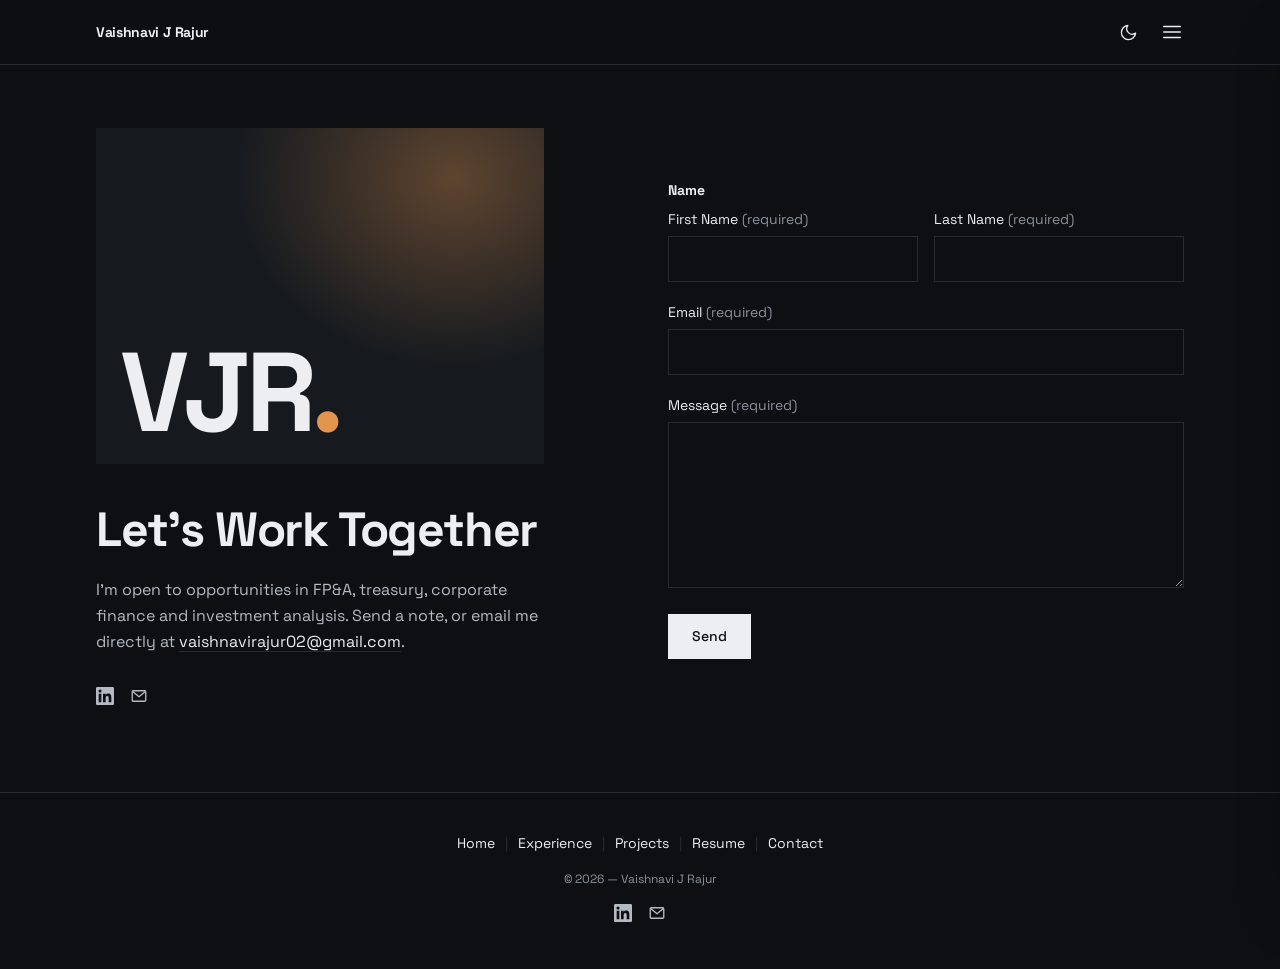
==== contact.html @ 4d1830f5 "Add portfolio site for Vaishnavi J Rajur Static multi-page site (home, experience, projects, resume," ====
<!doctype html>
<html lang="en">
<head>
  <meta charset="utf-8">
  <meta name="viewport" content="width=device-width, initial-scale=1">
  <title>Contact — Vaishnavi J Rajur</title>
  <meta name="description" content="Get in touch with Vaishnavi J Rajur.">
  <script>document.documentElement.classList.add('js');try{var t=localStorage.getItem('theme');if(t)document.documentElement.setAttribute('data-theme',t)}catch(e){}</script>
  <link rel="preconnect" href="https://fonts.googleapis.com">
  <link rel="preconnect" href="https://fonts.gstatic.com" crossorigin>
  <link href="https://fonts.googleapis.com/css2?family=Space+Grotesk:wght@300..700&display=swap" rel="stylesheet">
  <link rel="stylesheet" href="assets/style.css">
</head>
<body data-page="contact.html">
<main>
  <div class="page-enter">
    <div class="container contact">
      <div class="intro">
        <div class="mark" aria-hidden="true"><span>VJR<span class="accent">.</span></span></div>
        <h1>Let's Work Together</h1>
        <p>I'm open to opportunities in FP&amp;A, treasury, corporate finance and investment analysis. Send a note, or email me directly at
          <a class="link-underline" style="color:var(--fg)" href="mailto:vaishnavirajur02@gmail.com">vaishnavirajur02@gmail.com</a>.</p>
        <div class="socials">
          <a href="https://linkedin.com/in/vaishnavijrajur" target="_blank" rel="noopener noreferrer" aria-label="LinkedIn"><svg width="18" height="18" viewBox="0 0 24 24" fill="currentColor" aria-hidden="true"><path d="M20.447 20.452h-3.554v-5.569c0-1.328-.027-3.037-1.852-3.037-1.853 0-2.136 1.445-2.136 2.939v5.667H9.351V9h3.414v1.561h.046c.477-.9 1.637-1.85 3.37-1.85 3.601 0 4.267 2.37 4.267 5.455v6.286zM5.337 7.433a2.062 2.062 0 0 1-2.063-2.065 2.064 2.064 0 1 1 2.063 2.065zm1.782 13.019H3.555V9h3.564v11.452zM22.225 0H1.771C.792 0 0 .774 0 1.729v20.542C0 23.227.792 24 1.771 24h20.451C23.2 24 24 23.227 24 22.271V1.729C24 .774 23.2 0 22.222 0h.003z"/></svg></a>
          <a href="mailto:vaishnavirajur02@gmail.com" aria-label="Email"><svg width="18" height="18" viewBox="0 0 24 24" fill="none" stroke="currentColor" stroke-width="1.8" stroke-linecap="round" stroke-linejoin="round" aria-hidden="true"><rect x="3" y="5" width="18" height="14" rx="1.5"/><path d="m3.5 6 8.5 7 8.5-7"/></svg></a>
        </div>
      </div>

      <form id="contact-form">
        <fieldset>
          <legend>Name</legend>
          <div class="row2">
            <label>First Name <span class="faint">(required)</span><input name="firstName" required autocomplete="given-name"></label>
            <label>Last Name <span class="faint">(required)</span><input name="lastName" required autocomplete="family-name"></label>
          </div>
        </fieldset>
        <label>Email <span class="faint">(required)</span><input type="email" name="email" required autocomplete="email"></label>
        <label>Message <span class="faint">(required)</span><textarea name="message" rows="6" required></textarea></label>
        <div style="display:flex;align-items:center;gap:1rem">
          <button type="submit" class="btn-solid">Send</button>
          <p id="form-note" class="form-note" aria-live="polite"></p>
        </div>
      </form>
    </div>
  </div>
</main>
<script src="assets/main.js"></script>
</body>
</html>
---- assets/style.css ----
/* ---------- Tokens (dark default, light via data-theme) ---------- */
:root {
  color-scheme: dark;
  --bg: #0d0f12;
  --fg: #eceef1;
  --muted: #b4b9c2;
  --faint: #8b919c;
  --rule: #272b32;
  --placeholder: #161a1f;
  --accent: #e3944d;
  --glow-strength: .6;
  --font: "Space Grotesk", ui-sans-serif, system-ui, -apple-system, "Segoe UI", sans-serif;
  --max: 72rem;
  --max-narrow: 48rem;
}
:root[data-theme="light"] {
  color-scheme: light;
  --bg: #fff;
  --fg: #0b0c0e;
  --muted: #3d424a;
  --faint: #6b717b;
  --rule: #e4e4e1;
  --placeholder: #f3f3f1;
  --accent: #b5651d;
  --glow-strength: .42;
}

/* ---------- Base ---------- */
*, *::before, *::after { box-sizing: border-box; }
html { background: var(--bg); scroll-behavior: smooth; -webkit-text-size-adjust: 100%; }
body {
  margin: 0; min-height: 100vh; display: flex; flex-direction: column;
  background: var(--bg); color: var(--fg); font-family: var(--font);
  line-height: 1.5; -webkit-font-smoothing: antialiased; overflow-x: hidden;
}
h1, h2, h3, p, ul, ol, dl, dd, figure, blockquote { margin: 0; padding: 0; }
ul, ol { list-style: none; }
a { color: inherit; text-decoration: none; }
button { font: inherit; color: inherit; background: none; border: 0; cursor: pointer; padding: 0; }
img { display: block; max-width: 100%; }
::selection { background: color-mix(in srgb, var(--accent) 22%, transparent); }
:focus-visible { outline: 2px solid var(--accent); outline-offset: 2px; }

main { position: relative; isolation: isolate; flex: 1; }
.container { margin: 0 auto; max-width: var(--max); padding: 0 1.25rem; width: 100%; }
.container-narrow { margin: 0 auto; max-width: var(--max-narrow); padding: 0 1.25rem; width: 100%; }
@media (min-width: 40rem) {
  .container, .container-narrow { padding: 0 2rem; }
}

.display { font-weight: 700; letter-spacing: -.025em; }
.h2 { font-size: 1.875rem; line-height: 1.2; font-weight: 700; letter-spacing: -.025em; }
@media (min-width: 40rem) { .h2 { font-size: 2.25rem; } }
.eyebrow { font-size: .75rem; font-weight: 700; text-transform: uppercase; letter-spacing: .14em; color: var(--fg); }
.muted { color: var(--muted); }
.faint { color: var(--faint); }
.accent { color: var(--accent); }
.lede { font-size: 1.0625rem; line-height: 1.75; color: var(--muted); }
.lede p + p { margin-top: 1.25rem; }

.btn {
  display: inline-block; border: 1px solid var(--fg); padding: .75rem 1.25rem;
  font-size: .875rem; font-weight: 500; transition: background-color .15s, color .15s;
}
.btn:hover { background: var(--fg); color: var(--bg); }
.btn-solid { background: var(--fg); color: var(--bg); border: 0; padding: .75rem 1.5rem; font-size: .875rem; font-weight: 500; transition: opacity .15s; }
.btn-solid:hover { opacity: .85; }
.btn-row { display: flex; flex-wrap: wrap; gap: .75rem; }

.link-underline { text-decoration: underline; text-decoration-color: var(--rule); text-underline-offset: 4px; transition: text-decoration-color .15s; }
.link-underline:hover { text-decoration-color: var(--fg); }

/* ---------- Header ---------- */
.site-header {
  position: fixed; inset: 0 0 auto 0; z-index: 40;
  border-bottom: 1px solid transparent; transition: background-color .3s, border-color .3s;
}
.site-header .bar { display: flex; align-items: center; justify-content: space-between; height: 4rem; }
.site-header .brand { font-size: .875rem; font-weight: 700; letter-spacing: -.025em; transition: opacity .3s; }
.site-header .actions { display: flex; align-items: center; gap: .25rem; margin-right: -.5rem; }
.icon-btn { display: flex; width: 2.5rem; height: 2.5rem; align-items: center; justify-content: center; transition: color .3s; }
.site-header.over-hero { color: #fff; }
.site-header.over-hero .brand { opacity: 0; pointer-events: none; }
.site-header.solid {
  color: var(--fg);
  background: color-mix(in oklab, var(--bg) 95%, transparent);
  border-bottom-color: var(--rule);
  backdrop-filter: blur(8px); -webkit-backdrop-filter: blur(8px);
}
.site-header.solid .brand { opacity: 1; }

.icon-when-dark { display: block; }
.icon-when-light { display: none; }
:root[data-theme="light"] .icon-when-light { display: block; }
:root[data-theme="light"] .icon-when-dark { display: none; }

/* ---------- Drawer menu ---------- */
.scrim { position: fixed; inset: 0; z-index: 50; background: rgba(0,0,0,.4); opacity: 0; pointer-events: none; transition: opacity .3s; }
.drawer {
  position: fixed; top: 0; bottom: 0; right: 0; z-index: 50; width: min(22rem, 86vw);
  display: flex; flex-direction: column; background: var(--bg); color: var(--fg);
  box-shadow: 0 25px 50px -12px rgba(0,0,0,.25);
  transform: translateX(100%); transition: transform .3s cubic-bezier(0,0,.2,1);
}
body.menu-open .scrim { opacity: 1; pointer-events: auto; }
body.menu-open .drawer { transform: none; }
.drawer .top { display: flex; height: 4rem; align-items: center; justify-content: flex-end; padding: 0 1.25rem; }
.drawer nav { flex: 1; padding: 1rem 2rem 0; }
.drawer nav li + li { margin-top: .25rem; }
.drawer nav a { display: block; padding: .5rem 0; font-size: 1.875rem; font-weight: 700; letter-spacing: -.025em; transition: color .15s; }
.drawer nav a:hover, .drawer nav a[aria-current="page"] { color: var(--accent); }
.drawer .foot { border-top: 1px solid var(--rule); padding: 2rem; }
.drawer .foot .row { margin-top: 1.5rem; display: flex; align-items: center; justify-content: space-between; color: var(--muted); }
@media (min-width: 40rem) { .drawer .top { padding: 0 2rem; } }

.socials { display: flex; gap: 1rem; color: var(--muted); }
.socials a { transition: color .15s; }
.socials a:hover { color: var(--fg); }

/* ---------- Home hero (sticky, scroll-driven) ---------- */
.hero-home { position: relative; height: 240svh; background: #000; color: #fff; }
.hero-home .stage { position: sticky; top: 0; height: 100svh; display: flex; align-items: flex-end; overflow: hidden; }
.hero-home .stage img {
  position: absolute; inset: 0; width: 100%; height: 100%; object-fit: cover; object-position: 30% 40%;
  transform: scale(calc(1.02 + var(--p, 0) * .14)); transform-origin: 30% 30%;
  filter: brightness(calc(1 - var(--p, 0) * .35)); will-change: transform;
}
.shade-top { position: absolute; inset: 0 0 auto 0; height: 8rem; background: linear-gradient(to bottom, rgba(0,0,0,.45), transparent); }
.shade-bottom { position: absolute; inset: 0; background: linear-gradient(to top, rgba(0,0,0,.85), rgba(0,0,0,.3) 45%, transparent); }
.hero-home .copy { position: relative; padding-bottom: 3.5rem; }
.hero-home h1 { font-size: clamp(3rem, 9vw, 6.25rem); font-weight: 700; line-height: .95; letter-spacing: -.03em; }
.hero-home .tagline { margin-top: 1.5rem; max-width: 36rem; font-size: 1.125rem; line-height: 1.6; color: rgba(255,255,255,.9); }
.hero-home .loc { margin-top: 1rem; display: flex; align-items: center; gap: .5rem; font-size: .875rem; font-weight: 500; letter-spacing: .025em; color: rgba(255,255,255,.7); }
@media (min-width: 40rem) {
  .hero-home .copy { padding-bottom: 5rem; }
  .hero-home .tagline { font-size: 1.25rem; }
  .hero-home .loc { font-size: 1rem; }
}
@media (prefers-reduced-motion: reduce) { .hero-home { height: 100svh; } }

/* ---------- Sub-page hero (no image) ---------- */
.hero-sub {
  position: relative; display: flex; align-items: flex-end; height: 58svh; min-height: 22rem;
  overflow: hidden; background: #050607; color: #fff;
}
.hero-sub .bgfx {
  position: absolute; inset: 0;
  background:
    radial-gradient(60% 80% at 85% 10%, rgba(227,148,77,.35), transparent 60%),
    radial-gradient(50% 70% at 10% 100%, rgba(181,101,29,.25), transparent 65%),
    linear-gradient(160deg, #15181d 0%, #07080a 70%);
}
.hero-sub .bgfx::after {
  content: ""; position: absolute; inset: 0;
  background-image:
    linear-gradient(rgba(255,255,255,.04) 1px, transparent 1px),
    linear-gradient(90deg, rgba(255,255,255,.04) 1px, transparent 1px);
  background-size: 56px 56px;
  mask-image: linear-gradient(to top, transparent, #000 70%);
  -webkit-mask-image: linear-gradient(to top, transparent, #000 70%);
}
.hero-sub .copy { position: relative; padding-bottom: 3rem; }
.hero-sub .kicker { margin-bottom: .75rem; font-size: .75rem; font-weight: 700; text-transform: uppercase; letter-spacing: .16em; color: rgba(255,255,255,.75); }
.hero-sub h1 { font-size: 3rem; line-height: 1; font-weight: 700; letter-spacing: -.03em; }
@media (min-width: 40rem) {
  .hero-sub .copy { padding-bottom: 4rem; }
  .hero-sub h1 { font-size: 3.75rem; }
}

/* ---------- Glow under heroes ---------- */
.glow { position: relative; height: 0; pointer-events: none; }
.glow > div {
  position: absolute; inset: 0 0 auto 0; z-index: -10; height: 80vh; overflow: hidden;
  mask-image: linear-gradient(to bottom, #000 0%, rgba(0,0,0,.55) 40%, transparent 100%);
  -webkit-mask-image: linear-gradient(to bottom, #000 0%, rgba(0,0,0,.55) 40%, transparent 100%);
}
.glow .blur { position: absolute; left: -10%; right: -10%; top: -30%; bottom: 0; filter: blur(90px) saturate(1.6); opacity: var(--glow-strength); }
.glow .blur img { width: 100%; height: 100%; object-fit: cover; object-position: 50% 100%; }
.glow .blur.fx { background: radial-gradient(50% 60% at 70% 20%, var(--accent), transparent 70%), radial-gradient(40% 50% at 20% 30%, #7a3e10, transparent 70%); opacity: calc(var(--glow-strength) * .55); }

/* ---------- Home: about ---------- */
.about { display: grid; gap: 3rem; padding-top: 5rem; padding-bottom: 5rem; }
.about .lede { margin-top: 2rem; }
.about .btn-row { margin-top: 2.25rem; }
@media (min-width: 48rem) {
  .about { grid-template-columns: 1fr 1fr; gap: 3.5rem; padding-top: 6rem; padding-bottom: 6rem; }
  .about .sticky { position: sticky; top: 7rem; align-self: start; padding-top: 6rem; }
}
.stats { display: grid; gap: 0; border-top: 1px solid var(--rule); }
.stat { border-bottom: 1px solid var(--rule); padding: 2rem 0; }
.stat .num { font-size: clamp(2.5rem, 6vw, 3.75rem); font-weight: 700; letter-spacing: -.03em; line-height: 1; font-variant-numeric: tabular-nums; }
.stat .num .accent { color: var(--accent); }
.stat .label { margin-top: .75rem; color: var(--muted); line-height: 1.6; }
.stat .src { margin-top: .5rem; font-size: .875rem; font-style: italic; color: var(--faint); }

/* ---------- Home: what I do ---------- */
.section-rule { border-top: 1px solid var(--rule); }
.focus-head { padding-top: 3rem; padding-bottom: 3rem; }
.focus-grid { display: grid; }
.focus-grid li { border-bottom: 1px solid var(--rule); padding: 2.25rem 0; }
.focus-grid .n { font-size: .75rem; font-weight: 700; font-variant-numeric: tabular-nums; color: var(--accent); }
.focus-grid h3 { margin-top: .75rem; font-size: 1rem; font-weight: 700; }
.focus-grid p { margin-top: .75rem; font-size: .9375rem; line-height: 1.625; color: var(--faint); }
@media (min-width: 40rem) {
  .focus-grid { grid-template-columns: repeat(2, 1fr); }
  .focus-grid li { padding-left: 1.5rem; padding-right: 1.5rem; }
  .focus-grid li:nth-child(2n) { border-left: 1px solid var(--rule); }
}
@media (min-width: 64rem) {
  .focus-grid { grid-template-columns: repeat(3, 1fr); }
  .focus-grid li:nth-child(n) { border-left: 1px solid var(--rule); }
  .focus-grid li:nth-child(3n+1) { border-left: 0; }
}

/* ---------- Experience / shared lists ---------- */
.pad-section { padding-top: 5rem; padding-bottom: 5rem; }
.job { border-top: 1px solid var(--rule); padding-top: 2rem; }
.jobs > * + * { margin-top: 4rem; }
.job h3 { font-size: 1.25rem; font-weight: 700; letter-spacing: -.025em; }
.job .meta { margin-top: .25rem; font-style: italic; color: var(--faint); }
.dash-list { margin-top: 1.5rem; }
.dash-list li { display: flex; gap: 1rem; line-height: 1.625; color: var(--muted); }
.dash-list li + li { margin-top: .875rem; }
.dash-list li::before { content: ""; flex-shrink: 0; margin-top: .8em; height: 1px; width: .75rem; background: var(--accent); }
.chips { margin-top: .75rem; display: flex; flex-wrap: wrap; gap: .5rem; }
.chips li { border: 1px solid var(--rule); padding: .25rem .625rem; font-size: .875rem; color: var(--muted); }
.sub-block { margin-top: 2rem; }
.promo-note { margin-top: 2.5rem; display: flex; align-items: center; gap: .75rem; font-size: .75rem; font-weight: 700; text-transform: uppercase; letter-spacing: .14em; color: var(--faint); }
.promo-note::after { content: ""; flex: 1; height: 1px; background: var(--rule); }

.edu-list { margin-top: 2.5rem; border-top: 1px solid var(--rule); border-bottom: 1px solid var(--rule); }
.edu-list li { display: flex; flex-direction: column; gap: .25rem 1.5rem; padding: 1.5rem 0; }
.edu-list li + li { border-top: 1px solid var(--rule); }
.edu-list h3 { font-size: 1rem; font-weight: 700; }
.edu-list .date { flex-shrink: 0; font-size: .875rem; color: var(--faint); font-variant-numeric: tabular-nums; }
@media (min-width: 40rem) { .edu-list li { flex-direction: row; justify-content: space-between; align-items: baseline; } }

.skills-dl { margin-top: 2.5rem; display: grid; column-gap: 2.5rem; }
.skills-dl > div { border-top: 1px solid var(--rule); padding: 1.5rem 0; }
.skills-dl dt { font-size: .75rem; font-weight: 700; text-transform: uppercase; letter-spacing: .05em; color: var(--accent); }
.skills-dl dd { margin-top: .75rem; line-height: 1.625; color: var(--muted); }
@media (min-width: 40rem) { .skills-dl { grid-template-columns: 1fr 1fr; } }

/* ---------- Projects ---------- */
.toc { }
.toc ul { margin-top: 1rem; border-top: 1px solid var(--rule); border-bottom: 1px solid var(--rule); }
.toc li + li { border-top: 1px solid var(--rule); }
.toc a { display: flex; align-items: baseline; justify-content: space-between; gap: 1rem; padding: .75rem 0; transition: color .15s; }
.toc a:hover { color: var(--accent); }
.toc .st { flex-shrink: 0; font-size: .875rem; color: var(--faint); }
.projects > * + * { margin-top: 6rem; }
.project { scroll-margin-top: 6rem; }
.project h2 { font-size: 1.5rem; font-weight: 700; letter-spacing: -.025em; line-height: 1.25; }
@media (min-width: 40rem) { .project h2 { font-size: 1.875rem; } }
.project .meta { margin-top: .25rem; font-style: italic; color: var(--faint); }
.project .lede { margin-top: 2rem; }
.metrics { margin-top: 2rem; border-left: 4px solid var(--fg); padding: .25rem 0 .25rem 1.25rem; }
.metrics dl { display: flex; flex-wrap: wrap; gap: .75rem 2rem; }
.metrics dt { font-size: .75rem; color: var(--faint); }
.metrics dd { margin-top: .125rem; font-size: 1.125rem; font-weight: 700; font-variant-numeric: tabular-nums; }
.project .dash-list { margin-top: 2rem; }

/* ---------- Resume ---------- */
.resume-wrap { margin: 0 auto; max-width: 56rem; padding: 8rem 1.25rem 5rem; }
@media (min-width: 40rem) { .resume-wrap { padding-left: 2rem; padding-right: 2rem; } }
.resume-wrap header { text-align: center; }
.resume-wrap h1 { font-size: 2.25rem; font-weight: 700; letter-spacing: -.025em; }
@media (min-width: 40rem) { .resume-wrap h1 { font-size: 3rem; } }
.resume-sections { margin-top: 4rem; }
.resume-sections > section + section { margin-top: 3.5rem; }
.rlist { margin-top: .75rem; border-top: 1px solid var(--rule); }
.rlist li { display: flex; flex-direction: column; gap: .125rem 1.5rem; border-bottom: 1px solid var(--rule); padding: .875rem 0; }
.rlist .t { font-weight: 700; }
.rlist .s { font-size: .875rem; color: var(--faint); }
.rlist .date { flex-shrink: 0; font-size: .875rem; color: var(--faint); font-variant-numeric: tabular-nums; }
.rlist.grid li { display: grid; }
@media (min-width: 40rem) {
  .rlist li { flex-direction: row; justify-content: space-between; align-items: baseline; }
  .rlist.grid li { grid-template-columns: 12rem 1fr; }
}

/* ---------- Contact ---------- */
.contact { display: grid; align-items: center; gap: 3.5rem; min-height: 80svh; padding-top: 8rem; padding-bottom: 5rem; }
@media (min-width: 48rem) { .contact { grid-template-columns: 1fr 1fr; } }
.contact .intro { max-width: 28rem; }
.contact .mark {
  aspect-ratio: 4 / 3; background: var(--placeholder); position: relative; overflow: hidden;
  display: flex; align-items: flex-end; padding: 1.5rem;
}
.contact .mark::before {
  content: ""; position: absolute; inset: 0;
  background: radial-gradient(70% 80% at 80% 15%, color-mix(in srgb, var(--accent) 35%, transparent), transparent 70%);
}
.contact .mark span { position: relative; font-size: clamp(4rem, 12vw, 7rem); font-weight: 700; letter-spacing: -.05em; line-height: .85; }
.contact h1 { margin-top: 2.5rem; font-size: 2.25rem; font-weight: 700; letter-spacing: -.025em; line-height: 1.1; }
@media (min-width: 40rem) { .contact h1 { font-size: 3rem; } }
.contact .intro p { margin-top: 1.25rem; line-height: 1.625; color: var(--muted); }
.contact .socials { margin-top: 2rem; }
form .row2 { display: grid; gap: 1rem; margin-top: .5rem; }
@media (min-width: 40rem) { form .row2 { grid-template-columns: 1fr 1fr; } }
form > * + * { margin-top: 1.25rem; }
fieldset { border: 0; margin: 0; padding: 0; }
legend { font-size: .875rem; font-weight: 700; padding: 0; }
label { display: block; font-size: .875rem; }
input, textarea {
  margin-top: .375rem; width: 100%; border: 1px solid var(--rule); background: var(--bg); color: var(--fg);
  padding: .625rem .75rem; font: inherit; font-size: 1rem; outline: none; border-radius: 0; transition: border-color .15s;
}
input:focus, textarea:focus { border-color: var(--fg); }
textarea { resize: vertical; }
.form-note { font-size: .875rem; color: var(--faint); }

/* ---------- Footer ---------- */
.site-footer { border-top: 1px solid var(--rule); padding: 2.5rem 0; text-align: center; }
.site-footer nav { display: flex; flex-wrap: wrap; justify-content: center; row-gap: .5rem; padding: 0 1.25rem; font-size: .875rem; }
.site-footer nav a { transition: color .15s; }
.site-footer nav a:hover { color: var(--accent); }
.site-footer nav .sep { padding: 0 .625rem; color: var(--rule); }
.site-footer .copy { margin-top: 1rem; font-size: .75rem; color: var(--faint); }
.site-footer .socials { margin-top: 1rem; justify-content: center; }

/* ---------- Motion ---------- */
.page-enter { animation: page-enter .5s ease-out both; }
.rise-in { display: inline-block; animation: rise-in .9s cubic-bezier(.2,.65,.3,1) both; animation-delay: var(--d, 0s); }
p.rise-in { display: block; }
.hero-home p.loc.rise-in { display: flex; }
@keyframes page-enter { from { opacity: 0; } to { opacity: 1; } }
@keyframes rise-in { from { opacity: 0; filter: blur(6px); transform: translateY(.35em); } to { opacity: 1; filter: none; transform: none; } }

.js [data-reveal] { opacity: 0; }
.js [data-reveal].revealed { animation: rv-fade .8s cubic-bezier(.2,.65,.3,1) both; animation-delay: var(--rd, 0s); }
@keyframes rv-fade { from { opacity: 0; filter: blur(6px); transform: translateY(12px); } to { opacity: 1; filter: none; transform: none; } }

@media (prefers-reduced-motion: reduce) {
  html { scroll-behavior: auto; }
  .page-enter, .rise-in, .js [data-reveal].revealed { animation: none; }
  .js [data-reveal] { opacity: 1; }
  .hero-home .stage img { transform: none; filter: none; }
}
@media print { .no-print { display: none !important; } }
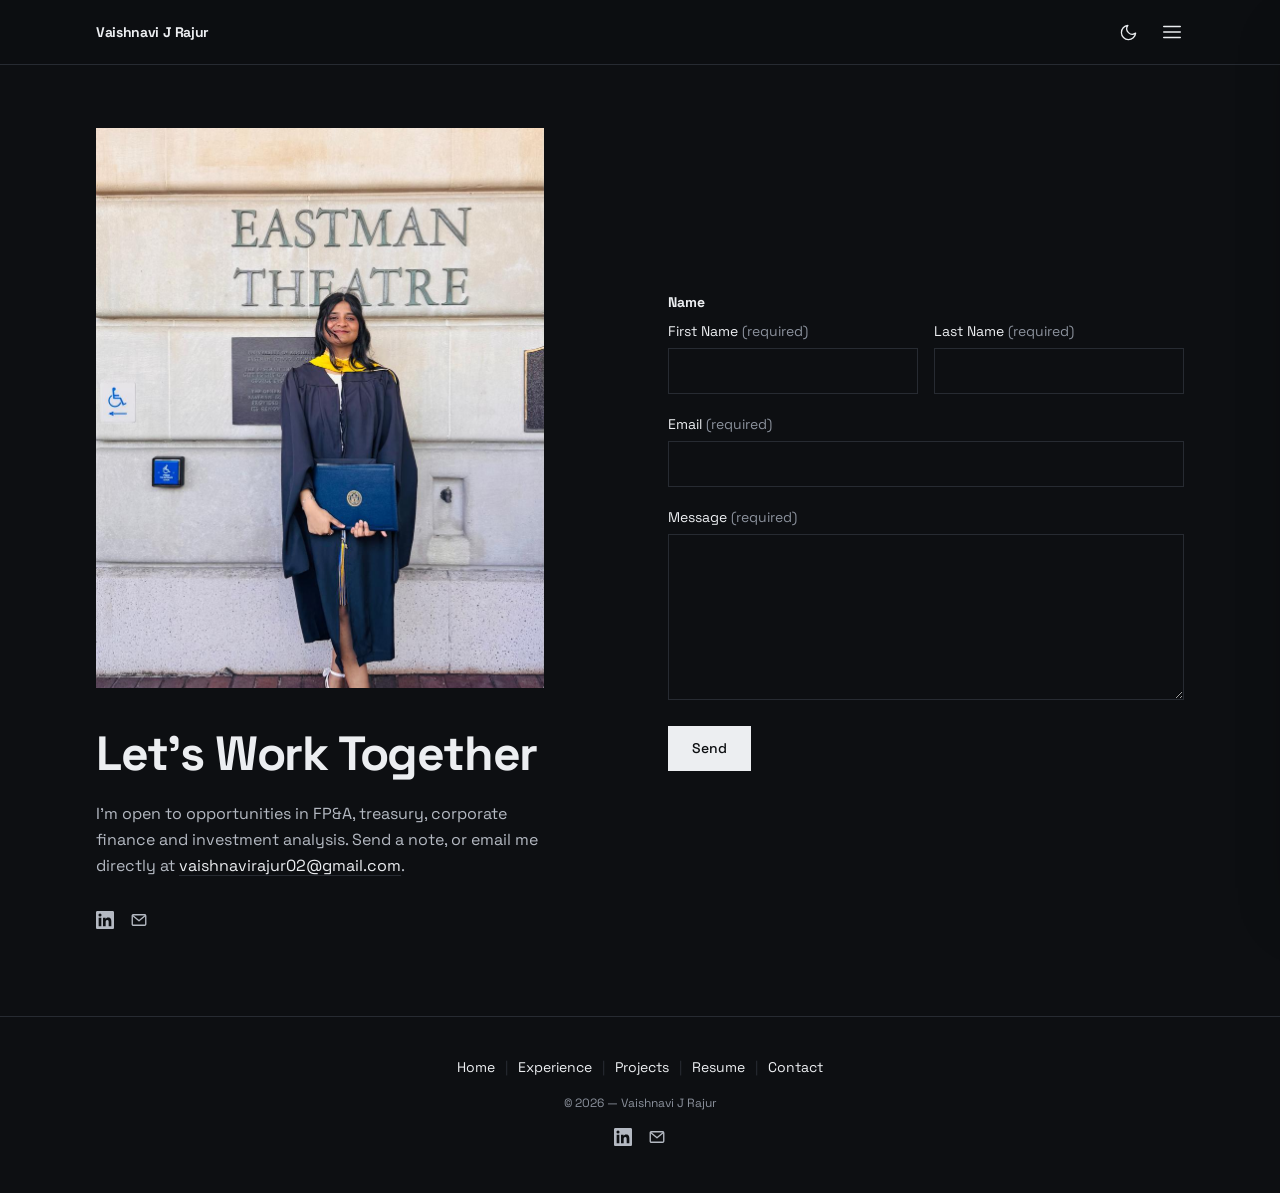
==== commit d28d7f67: "Add photos to Experience, Projects and Contact pages Co-Authored-By: Claude Opus 5.5 <noreply@anthro" ====
--- a/contact.html
+++ b/contact.html
@@ -16,7 +16,7 @@
   <div class="page-enter">
     <div class="container contact">
       <div class="intro">
-        <div class="mark" aria-hidden="true"><span>VJR<span class="accent">.</span></span></div>
+        <figure class="photo"><img src="assets/images/contact.jpg" alt="Vaishnavi in graduation gown holding her diploma outside Eastman Theatre, University of Rochester" loading="lazy"></figure>
         <h1>Let's Work Together</h1>
         <p>I'm open to opportunities in FP&amp;A, treasury, corporate finance and investment analysis. Send a note, or email me directly at
           <a class="link-underline" style="color:var(--fg)" href="mailto:vaishnavirajur02@gmail.com">vaishnavirajur02@gmail.com</a>.</p>
--- a/assets/style.css
+++ b/assets/style.css
@@ -159,6 +159,9 @@
   mask-image: linear-gradient(to top, transparent, #000 70%);
   -webkit-mask-image: linear-gradient(to top, transparent, #000 70%);
 }
+.hero-sub .hero-img { position: absolute; inset: 0; width: 100%; height: 100%; object-fit: cover; }
+.hero-sub .shade-top { height: 7rem; background: linear-gradient(to bottom, rgba(0,0,0,.5), transparent); }
+.shade-sub { position: absolute; inset: 0; background: linear-gradient(to top, rgba(0,0,0,.8), rgba(0,0,0,.3) 50%, rgba(0,0,0,.1)); }
 .hero-sub .copy { position: relative; padding-bottom: 3rem; }
 .hero-sub .kicker { margin-bottom: .75rem; font-size: .75rem; font-weight: 700; text-transform: uppercase; letter-spacing: .16em; color: rgba(255,255,255,.75); }
 .hero-sub h1 { font-size: 3rem; line-height: 1; font-weight: 700; letter-spacing: -.03em; }
@@ -283,6 +286,8 @@
 .contact { display: grid; align-items: center; gap: 3.5rem; min-height: 80svh; padding-top: 8rem; padding-bottom: 5rem; }
 @media (min-width: 48rem) { .contact { grid-template-columns: 1fr 1fr; } }
 .contact .intro { max-width: 28rem; }
+.contact .photo { aspect-ratio: 4 / 5; overflow: hidden; background: var(--placeholder); }
+.contact .photo img { width: 100%; height: 100%; object-fit: cover; object-position: 50% 62%; }
 .contact .mark {
   aspect-ratio: 4 / 3; background: var(--placeholder); position: relative; overflow: hidden;
   display: flex; align-items: flex-end; padding: 1.5rem;
